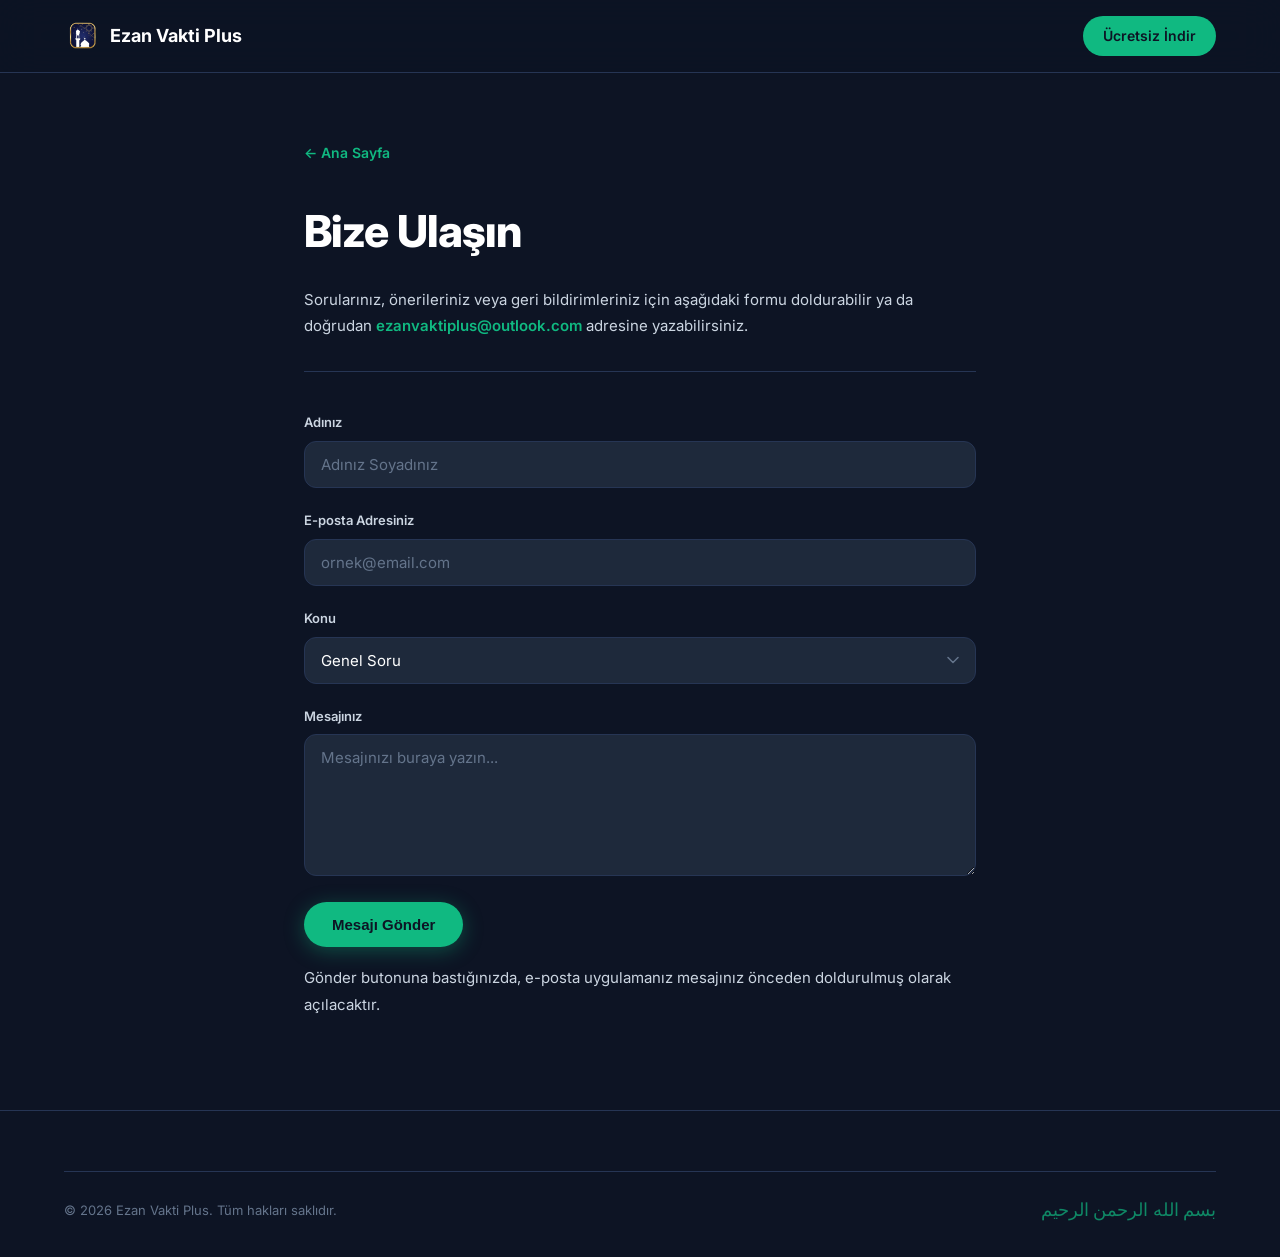
==== contact.html @ c2386f50 "feat: add contact form page, update contact email to outlook - New contact.html with mailto-based co" ====
<!DOCTYPE html>
<html lang="tr">
<head>
  <meta charset="UTF-8" />
  <meta name="viewport" content="width=device-width, initial-scale=1.0" />
  <title>Bize Ulaşın – Ezan Vakti Plus</title>
  <meta name="description" content="Ezan Vakti Plus ile iletişime geçin." />
  <link rel="stylesheet" href="style.css" />
  <link rel="stylesheet" href="legal.css" />
  <link rel="stylesheet" href="contact.css" />
  <link rel="preconnect" href="https://fonts.googleapis.com" />
  <link href="https://fonts.googleapis.com/css2?family=Inter:wght@300;400;500;600;700;800&display=swap" rel="stylesheet" />
</head>
<body>

  <nav class="nav scrolled" id="navbar">
    <div class="nav-inner">
      <a href="index.html" class="logo">
        <img src="app-icon.png" alt="Ezan Vakti Plus" class="logo-img" />
        <span class="logo-text">Ezan Vakti Plus</span>
      </a>
      <a href="index.html#indir" class="nav-cta">Ücretsiz İndir</a>
    </div>
  </nav>

  <main class="legal">
    <div class="container legal-container">
      <a href="index.html" class="legal-back">← Ana Sayfa</a>

      <h1 class="legal-title">Bize Ulaşın</h1>
      <p class="legal-intro">
        Sorularınız, önerileriniz veya geri bildirimleriniz için aşağıdaki
        formu doldurabilir ya da doğrudan
        <a href="mailto:ezanvaktiplus@outlook.com" class="legal-mail">ezanvaktiplus@outlook.com</a>
        adresine yazabilirsiniz.
      </p>

      <form id="contactForm" class="contact-form" novalidate>
        <div class="form-row">
          <label for="name">Adınız</label>
          <input type="text" id="name" name="name" placeholder="Adınız Soyadınız" required />
        </div>

        <div class="form-row">
          <label for="email">E-posta Adresiniz</label>
          <input type="email" id="email" name="email" placeholder="ornek@email.com" required />
        </div>

        <div class="form-row">
          <label for="subject">Konu</label>
          <select id="subject" name="subject">
            <option value="Genel Soru">Genel Soru</option>
            <option value="Geri Bildirim">Geri Bildirim</option>
            <option value="Hata Bildirimi">Hata Bildirimi</option>
            <option value="Özellik Önerisi">Özellik Önerisi</option>
          </select>
        </div>

        <div class="form-row">
          <label for="message">Mesajınız</label>
          <textarea id="message" name="message" rows="6" placeholder="Mesajınızı buraya yazın..." required></textarea>
        </div>

        <button type="submit" class="btn-primary contact-submit">
          Mesajı Gönder
        </button>

        <p class="contact-note">
          Gönder butonuna bastığınızda, e-posta uygulamanız mesajınız önceden
          doldurulmuş olarak açılacaktır.
        </p>
      </form>
    </div>
  </main>

  <footer class="footer">
    <div class="container">
      <div class="footer-bottom">
        <p>© 2026 Ezan Vakti Plus. Tüm hakları saklıdır.</p>
        <p class="footer-made">بسم الله الرحمن الرحيم</p>
      </div>
    </div>
  </footer>

  <script src="contact.js"></script>
</body>
</html>
---- style.css ----
/* =============================================
   EZAN VAKTİ AI – Landing Page Styles
   Theme: Deep Navy (#0D1424), Green (#10B981)
   ============================================= */

*, *::before, *::after { box-sizing: border-box; margin: 0; padding: 0; }

:root {
  --bg:        #0D1424;
  --bg2:       #0F172A;
  --card:      #1E293B;
  --card2:     #162032;
  --border:    #263554;
  --green:     #10B981;
  --green2:    #059669;
  --green-glow: rgba(16,185,129,.35);
  --white:     #FFFFFF;
  --text:      #CBD5E1;
  --muted:     #64748B;
  --font:      'Inter', system-ui, sans-serif;
  --radius:    16px;
  --radius-lg: 28px;
}

html { scroll-behavior: smooth; }

body {
  font-family: var(--font);
  background: var(--bg);
  color: var(--white);
  overflow-x: hidden;
  line-height: 1.6;
}

/* ── UTILS ── */
.container { max-width: 1200px; margin: 0 auto; padding: 0 24px; }

.gradient-text {
  background: linear-gradient(135deg, var(--green) 0%, #34D399 50%, #6EE7B7 100%);
  -webkit-background-clip: text;
  -webkit-text-fill-color: transparent;
  background-clip: text;
}

/* ── NAV ── */
.nav {
  position: fixed; top: 0; left: 0; right: 0; z-index: 100;
  padding: 16px 0;
  transition: background .3s, box-shadow .3s;
}
.nav.scrolled {
  background: rgba(13,20,36,.92);
  backdrop-filter: blur(20px);
  box-shadow: 0 1px 0 var(--border);
}
.nav-inner {
  max-width: 1200px; margin: 0 auto; padding: 0 24px;
  display: flex; align-items: center; justify-content: space-between;
}
.logo { display: flex; align-items: center; gap: 10px; text-decoration: none; }
.logo-icon { font-size: 22px; color: var(--green); }
.logo-text { font-size: 18px; font-weight: 700; color: var(--white); }
.logo-img {
  width: 36px; height: 36px; border-radius: 10px;
  object-fit: cover;
}
.nav-cta {
  background: var(--green); color: var(--bg);
  font-size: 14px; font-weight: 600;
  padding: 9px 20px; border-radius: 50px;
  text-decoration: none;
  transition: transform .2s, box-shadow .2s;
}
.nav-cta:hover { transform: translateY(-1px); box-shadow: 0 8px 24px var(--green-glow); }

/* ── ICON SHOWCASE ── */
.icon-showcase {
  padding: 60px 0 20px;
}
.icon-showcase-inner {
  display: flex; align-items: center; gap: 48px;
  background: var(--card); border: 1px solid var(--border);
  border-radius: var(--radius-lg); padding: 48px;
}
.app-icon-large {
  width: 140px; height: 140px; border-radius: 32px;
  box-shadow: 0 20px 60px rgba(0,0,0,.5), 0 0 0 1px var(--border);
  flex-shrink: 0;
}
.icon-showcase-text h2 {
  font-size: 28px; font-weight: 800; margin-bottom: 12px;
}
.icon-showcase-text p {
  font-size: 16px; color: var(--text); line-height: 1.7; margin-bottom: 24px; max-width: 480px;
}

.app-icon-download {
  width: 160px !important; height: 160px !important;
  border-radius: 36px !important;
  box-shadow: 0 20px 60px rgba(0,0,0,.5) !important;
}

@media (max-width: 700px) {
  .icon-showcase-inner { flex-direction: column; text-align: center; padding: 32px 24px; }
}

/* ── HERO ── */
.hero {
  min-height: 100vh;
  display: flex; align-items: center;
  position: relative; overflow: hidden;
  padding-top: 80px;
}
.hero-bg {
  position: absolute; inset: 0;
  background: radial-gradient(ellipse 80% 60% at 70% 40%, rgba(16,185,129,.08) 0%, transparent 60%),
              radial-gradient(ellipse 60% 50% at 10% 80%, rgba(16,185,129,.05) 0%, transparent 60%);
}
.star-field { position: absolute; inset: 0; }
.star { position: absolute; background: #fff; border-radius: 50%; animation: twinkle var(--dur, 3s) ease-in-out infinite; }
@keyframes twinkle {
  0%,100% { opacity: .2; transform: scale(1); }
  50%      { opacity: 1;  transform: scale(1.3); }
}
.mosque-silhouette {
  position: absolute; bottom: 0; left: 0; right: 0; height: 180px;
  background: url("data:image/svg+xml,%3Csvg xmlns='http://www.w3.org/2000/svg' viewBox='0 0 1200 180'%3E%3Cpath d='M0 180 L0 120 Q50 60 100 120 L100 80 Q110 30 120 80 L130 60 Q140 20 150 60 L160 80 Q170 30 180 80 L180 120 Q230 60 280 120 L280 180 L500 180 L500 130 Q530 70 560 40 Q590 20 620 10 Q650 20 680 40 Q710 70 740 130 L740 180 L900 180 L900 120 Q950 60 1000 120 L1000 80 Q1010 30 1020 80 L1030 60 Q1040 20 1050 60 L1060 80 Q1070 30 1080 80 L1080 120 Q1130 60 1200 120 L1200 180 Z' fill='%230F172A' opacity='0.9'/%3E%3C/svg%3E") bottom/cover no-repeat;
}

.hero-content {
  position: relative; z-index: 1;
  max-width: 1200px; margin: 0 auto; padding: 60px 24px;
  display: grid; grid-template-columns: 1fr 1fr; gap: 60px; align-items: center;
}

.hero-eyebrow {
  display: inline-flex; align-items: center; gap: 8px;
  font-size: 13px; font-weight: 500; color: var(--green);
  background: rgba(16,185,129,.1); border: 1px solid rgba(16,185,129,.25);
  padding: 6px 14px; border-radius: 50px;
  margin-bottom: 20px;
}
.dot { width: 6px; height: 6px; background: var(--green); border-radius: 50%; animation: pulse 2s infinite; }
@keyframes pulse { 0%,100%{box-shadow:0 0 0 0 rgba(16,185,129,.4)} 50%{box-shadow:0 0 0 6px transparent} }

.hero-title {
  font-size: clamp(48px, 7vw, 86px);
  font-weight: 800; line-height: 1.05;
  letter-spacing: -.03em;
  margin-bottom: 20px;
}

.hero-subtitle {
  font-size: 18px; color: var(--text); line-height: 1.7;
  max-width: 480px; margin-bottom: 36px;
}

.hero-actions { display: flex; gap: 14px; flex-wrap: wrap; margin-bottom: 48px; }

.btn-primary {
  display: inline-flex; align-items: center; gap: 10px;
  background: var(--green); color: var(--bg);
  font-size: 15px; font-weight: 700;
  padding: 14px 28px; border-radius: 50px;
  text-decoration: none;
  transition: transform .2s, box-shadow .2s;
  box-shadow: 0 4px 20px var(--green-glow);
}
.btn-primary:hover { transform: translateY(-2px); box-shadow: 0 12px 32px var(--green-glow); }

.btn-secondary {
  display: inline-flex; align-items: center; gap: 10px;
  background: transparent; color: var(--white);
  font-size: 15px; font-weight: 600;
  padding: 14px 28px; border-radius: 50px;
  text-decoration: none; border: 1px solid var(--border);
  transition: border-color .2s, background .2s;
}
.btn-secondary:hover { border-color: var(--green); background: rgba(16,185,129,.08); }

.hero-stats { display: flex; align-items: center; gap: 24px; }
.stat { text-align: center; }
.stat-num { display: block; font-size: 28px; font-weight: 800; color: var(--green); }
.stat-label { font-size: 12px; color: var(--muted); font-weight: 500; }
.stat-divider { width: 1px; height: 36px; background: var(--border); }

/* ── PHONE MOCKUP ── */
.hero-phone-wrap { position: relative; display: flex; justify-content: center; }
.phone-glow {
  position: absolute; top: 50%; left: 50%;
  transform: translate(-50%, -50%);
  width: 300px; height: 400px;
  background: radial-gradient(circle, var(--green-glow) 0%, transparent 70%);
  pointer-events: none;
}

.phone-mockup {
  width: 260px;
  /* 6.7" iPhone aspect ratio ≈ 19.5:9 → height = 260 × (19.5/9) ≈ 563px */
  min-height: 560px;
  background: #0F172A;
  border-radius: 44px;
  border: 2px solid var(--border);
  box-shadow:
    0 0 0 6px rgba(30,41,59,.6),
    0 30px 80px rgba(0,0,0,.6),
    inset 0 1px 0 rgba(255,255,255,.05);
  overflow: hidden;
  position: relative;
  display: flex; flex-direction: column;
  animation: float 4s ease-in-out infinite;
}
@keyframes float {
  0%,100%{ transform: translateY(0); }
  50%{ transform: translateY(-12px); }
}

.phone-notch {
  width: 90px; height: 24px;
  background: #0F172A; border-radius: 0 0 18px 18px;
  margin: 0 auto; position: relative; z-index: 2;
  border: 2px solid var(--border); border-top: none;
}
.phone-screen { padding: 12px 14px 0; flex: 1; overflow: hidden; }
.phone-home-bar {
  width: 100px; height: 5px; background: var(--muted);
  border-radius: 3px; margin: 14px auto 16px;
  flex-shrink: 0;
}

/* App screen inside phone */
.app-screen { font-size: 11px; display: flex; flex-direction: column; height: 100%; }
.app-header { display: flex; justify-content: space-between; color: var(--muted); margin-bottom: 16px; font-size: 10px; }
.app-next-vakit {
  text-align: center;
  background: linear-gradient(135deg, rgba(16,185,129,.15), rgba(16,185,129,.05));
  border: 1px solid rgba(16,185,129,.2);
  border-radius: 16px; padding: 18px 14px; margin-bottom: 16px;
}
.vakit-label { font-size: 9px; color: var(--muted); text-transform: uppercase; letter-spacing: .08em; }
.vakit-name { font-size: 20px; font-weight: 800; color: var(--green); margin: 4px 0; }
.vakit-countdown { font-size: 22px; font-weight: 700; color: var(--white); font-variant-numeric: tabular-nums; }

.app-vakit-list { display: flex; flex-direction: column; gap: 6px; margin-bottom: 14px; flex: 1; }
.vakit-row {
  display: flex; justify-content: space-between;
  padding: 8px 10px; border-radius: 10px;
  font-size: 11px; color: var(--text);
}
.vakit-row.active { background: rgba(16,185,129,.12); color: var(--green); font-weight: 600; }
.vakit-row.next { background: rgba(16,185,129,.06); color: var(--text); }

.app-ayet {
  font-size: 9px; color: var(--muted); text-align: center;
  border-top: 1px solid var(--border); padding-top: 12px; font-style: italic;
  padding-bottom: 6px; margin-top: auto;
}

/* ── SCROLL HINT ── */
.hero-scroll-hint {
  position: absolute; bottom: 30px; left: 50%; transform: translateX(-50%);
  display: flex; flex-direction: column; align-items: center; gap: 6px;
}
.scroll-arrow {
  color: var(--green); font-size: 20px;
  animation: bounce 2s ease-in-out infinite;
}
@keyframes bounce { 0%,100%{transform:translateY(0)} 50%{transform:translateY(8px)} }

/* ── FEATURES ── */
.features { padding: 100px 0; }

.section-header { text-align: center; margin-bottom: 64px; }
.section-eyebrow {
  display: inline-block;
  font-size: 12px; font-weight: 700; letter-spacing: .12em;
  text-transform: uppercase; color: var(--green);
  margin-bottom: 14px;
}
.section-title { font-size: clamp(32px, 5vw, 52px); font-weight: 800; letter-spacing: -.02em; margin-bottom: 16px; }
.section-subtitle { font-size: 18px; color: var(--text); max-width: 500px; margin: 0 auto; }

.features-grid {
  display: grid;
  grid-template-columns: repeat(4, 1fr);
  grid-auto-rows: auto;
  gap: 16px;
}

.feature-card {
  background: var(--card);
  border: 1px solid var(--border);
  border-radius: var(--radius);
  padding: 28px 24px;
  transition: transform .25s, border-color .25s, box-shadow .25s;
  cursor: default;
}
.feature-card:hover {
  transform: translateY(-4px);
  border-color: rgba(16,185,129,.4);
  box-shadow: 0 16px 40px rgba(0,0,0,.4), 0 0 0 1px rgba(16,185,129,.1);
}

.feature-card.feature-large { grid-column: span 2; }

.feature-icon-wrap {
  width: 48px; height: 48px;
  background: rgba(16,185,129,.12);
  border-radius: 14px;
  display: flex; align-items: center; justify-content: center;
  margin-bottom: 16px;
}
.feature-icon { font-size: 24px; }

.feature-card h3 { font-size: 17px; font-weight: 700; margin-bottom: 8px; }
.feature-card p { font-size: 14px; color: var(--text); line-height: 1.65; margin-bottom: 16px; }
.feature-tag {
  display: inline-block;
  font-size: 11px; font-weight: 600; color: var(--green);
  background: rgba(16,185,129,.1); border: 1px solid rgba(16,185,129,.2);
  padding: 3px 10px; border-radius: 50px;
}

/* ── SHOWCASE ── */
.showcase {
  padding: 100px 0;
  background: linear-gradient(180deg, var(--bg) 0%, var(--bg2) 50%, var(--bg) 100%);
  overflow: hidden;
}
.showcase-inner {
  display: grid; grid-template-columns: 1fr 1fr; gap: 80px; align-items: center;
}

.showcase-list { list-style: none; margin-top: 28px; display: flex; flex-direction: column; gap: 14px; }
.showcase-list li { display: flex; align-items: center; gap: 12px; font-size: 15px; color: var(--text); }
.check {
  width: 22px; height: 22px; background: rgba(16,185,129,.15); border-radius: 50%;
  display: flex; align-items: center; justify-content: center;
  color: var(--green); font-size: 12px; font-weight: 700; flex-shrink: 0;
}

.showcase-phones { position: relative; height: 480px; display: flex; justify-content: center; align-items: center; }

.phone-back {
  width: 220px; min-height: 476px; position: absolute; left: 0; top: 40px;
  transform: rotate(-6deg);
  z-index: 1;
  animation: float2 5s ease-in-out infinite;
}
.phone-front {
  width: 240px; min-height: 520px; position: absolute; right: 0; top: 20px;
  transform: rotate(4deg);
  z-index: 2;
  animation: float 4.5s ease-in-out infinite;
}
@keyframes float2 {
  0%,100%{ transform: rotate(-6deg) translateY(0); }
  50%{ transform: rotate(-6deg) translateY(-10px); }
}

.app-screen-alt { font-size: 11px; padding: 4px 0; }
.alt-header { font-size: 13px; font-weight: 700; text-align: center; margin-bottom: 14px; color: var(--green); }
.esma-list { display: flex; flex-direction: column; gap: 8px; }
.esma-item {
  display: flex; align-items: center; justify-content: space-between;
  background: var(--card2); border-radius: 10px; padding: 10px 12px;
  font-size: 11px;
}
.arabic { font-size: 16px; color: var(--green); font-family: serif; }

.app-screen-kible { font-size: 11px; padding: 4px 0; }
.compass-wrap {
  display: flex; flex-direction: column; align-items: center; gap: 12px;
  margin: 10px 0;
}
.compass {
  width: 100px; height: 100px;
  border: 2px solid var(--green); border-radius: 50%;
  position: relative; display: flex; align-items: center; justify-content: center;
  background: rgba(16,185,129,.05);
}
.compass-needle { position: relative; width: 8px; height: 80px; }
.needle-up { position: absolute; top: 0; left: 50%; transform: translateX(-50%); width: 0; height: 0; border-left: 4px solid transparent; border-right: 4px solid transparent; border-bottom: 40px solid var(--green); }
.needle-down { position: absolute; bottom: 0; left: 50%; transform: translateX(-50%); width: 0; height: 0; border-left: 4px solid transparent; border-right: 4px solid transparent; border-top: 40px solid var(--muted); }
.compass-label { position: absolute; top: 6px; font-size: 10px; font-weight: 700; color: var(--green); }
.compass-kabe { font-size: 28px; }
.compass-deg { font-size: 11px; color: var(--muted); }

/* ── DOWNLOAD ── */
.download {
  padding: 100px 0;
  position: relative; overflow: hidden;
}
.download-glow {
  position: absolute; top: 50%; left: 50%; transform: translate(-50%,-50%);
  width: 600px; height: 400px;
  background: radial-gradient(ellipse, rgba(16,185,129,.12) 0%, transparent 70%);
  pointer-events: none;
}
.download-inner {
  background: var(--card);
  border: 1px solid var(--border);
  border-radius: 32px;
  padding: 64px;
  display: grid; grid-template-columns: 1fr auto; gap: 48px; align-items: center;
  position: relative; overflow: hidden;
}
.download-inner::before {
  content: '';
  position: absolute; top: 0; left: 0; right: 0; height: 2px;
  background: linear-gradient(90deg, transparent, var(--green), transparent);
}
.download-text h2 { font-size: clamp(32px, 4vw, 48px); font-weight: 800; letter-spacing: -.02em; margin-bottom: 12px; }
.download-text p { font-size: 17px; color: var(--text); margin-bottom: 32px; }

.download-badges { display: flex; flex-direction: column; gap: 12px; }
.store-badge {
  display: inline-flex; align-items: center; gap: 14px;
  padding: 14px 24px; border-radius: 16px;
  text-decoration: none; transition: transform .2s, box-shadow .2s;
  background: var(--white); color: var(--bg);
  min-width: 200px;
}
.store-badge:hover { transform: translateY(-2px); box-shadow: 0 12px 32px rgba(0,0,0,.3); }
.badge-sub { font-size: 11px; font-weight: 500; opacity: .7; }
.badge-main { font-size: 16px; font-weight: 700; }

.kaaba-img {
  width: 200px; height: 200px; object-fit: cover;
  border-radius: 24px;
  border: 2px solid var(--border);
}
.kaaba-fallback {
  width: 200px; height: 200px;
  background: linear-gradient(135deg, rgba(16,185,129,.15), rgba(16,185,129,.05));
  border: 2px solid rgba(16,185,129,.2);
  border-radius: 24px;
  display: none; align-items: center; justify-content: center;
  font-size: 80px;
}

/* ── FOOTER ── */
.footer {
  border-top: 1px solid var(--border);
  padding: 60px 0 32px;
}
.footer-inner {
  display: flex; justify-content: space-between; gap: 48px;
  margin-bottom: 48px;
  flex-wrap: wrap;
}
.footer-brand p { color: var(--muted); font-size: 14px; margin-top: 12px; max-width: 240px; }
.footer-links { display: flex; gap: 64px; }
.footer-col { display: flex; flex-direction: column; gap: 12px; }
.footer-col h4 { font-size: 13px; font-weight: 700; color: var(--white); margin-bottom: 4px; }
.footer-col a { font-size: 14px; color: var(--muted); text-decoration: none; transition: color .2s; }
.footer-col a:hover { color: var(--green); }

.footer-bottom {
  border-top: 1px solid var(--border); padding-top: 24px;
  display: flex; justify-content: space-between; align-items: center;
  font-size: 13px; color: var(--muted);
}
.footer-made { font-size: 18px; font-family: serif; color: var(--green); opacity: .7; }

/* ── RESPONSIVE ── */
@media (max-width: 900px) {
  .hero-content { grid-template-columns: 1fr; text-align: center; gap: 48px; }
  .hero-subtitle { max-width: 100%; }
  .hero-actions { justify-content: center; }
  .hero-stats { justify-content: center; }
  .hero-phone-wrap { order: -1; }

  .features-grid { grid-template-columns: repeat(2, 1fr); }
  .feature-card.feature-large { grid-column: span 2; }

  .showcase-inner { grid-template-columns: 1fr; gap: 48px; }
  .showcase-phones { display: none; }

  .download-inner { grid-template-columns: 1fr; text-align: center; padding: 40px 28px; }
  .kaaba-img, .kaaba-fallback { display: none; }
  .download-badges { align-items: center; }

  .footer-inner { flex-direction: column; }
  .footer-bottom { flex-direction: column; gap: 8px; text-align: center; }
}

@media (max-width: 600px) {
  .features-grid { grid-template-columns: 1fr; }
  .feature-card.feature-large { grid-column: span 1; }
  .footer-links { flex-direction: column; gap: 32px; }
}
---- legal.css ----
/* ── LEGAL PAGES (Privacy / Terms) ── */

.legal {
  padding: 140px 0 80px;
  min-height: 100vh;
}

.legal-container {
  max-width: 720px;
}

.legal-back {
  display: inline-block;
  font-size: 14px; font-weight: 600; color: var(--green);
  text-decoration: none;
  margin-bottom: 32px;
  transition: opacity .2s;
}
.legal-back:hover { opacity: .8; }

.legal-title {
  font-size: clamp(32px, 5vw, 44px);
  font-weight: 800; letter-spacing: -.02em;
  margin-bottom: 20px;
}

.legal-intro {
  font-size: 16px; color: var(--text); line-height: 1.7;
  margin-bottom: 40px;
  padding-bottom: 32px;
  border-bottom: 1px solid var(--border);
}

.legal h2 {
  font-size: 19px; font-weight: 700; color: var(--green);
  margin: 36px 0 12px;
}

.legal p {
  font-size: 15px; color: var(--text); line-height: 1.75;
  margin-bottom: 12px;
}

.legal strong { color: var(--white); font-weight: 600; }

.legal-mail {
  color: var(--green); text-decoration: none; font-weight: 600;
}
.legal-mail:hover { text-decoration: underline; }

.legal-updated {
  margin-top: 48px;
  padding-top: 24px;
  border-top: 1px solid var(--border);
  font-size: 13px; color: var(--muted); font-style: italic;
}

@media (max-width: 600px) {
  .legal { padding: 120px 0 60px; }
}
---- contact.css ----
/* ── CONTACT FORM ── */

.contact-form {
  margin-top: 40px;
  display: flex;
  flex-direction: column;
  gap: 22px;
}

.form-row {
  display: flex;
  flex-direction: column;
  gap: 8px;
}

.form-row label {
  font-size: 13px;
  font-weight: 600;
  color: var(--text);
}

.form-row input,
.form-row select,
.form-row textarea {
  background: var(--card);
  border: 1px solid var(--border);
  border-radius: 12px;
  padding: 13px 16px;
  font-size: 15px;
  font-family: var(--font);
  color: var(--white);
  outline: none;
  transition: border-color .2s, box-shadow .2s;
  resize: vertical;
}

.form-row input::placeholder,
.form-row textarea::placeholder {
  color: var(--muted);
}

.form-row input:focus,
.form-row select:focus,
.form-row textarea:focus {
  border-color: var(--green);
  box-shadow: 0 0 0 3px var(--green-glow);
}

.form-row select {
  appearance: none;
  background-image: url("data:image/svg+xml,%3Csvg xmlns='http://www.w3.org/2000/svg' width='12' height='8' viewBox='0 0 12 8' fill='none'%3E%3Cpath d='M1 1.5L6 6.5L11 1.5' stroke='%2364748B' stroke-width='1.5' stroke-linecap='round' stroke-linejoin='round'/%3E%3C/svg%3E");
  background-repeat: no-repeat;
  background-position: right 16px center;
  cursor: pointer;
}

.contact-submit {
  border: none;
  cursor: pointer;
  width: fit-content;
  margin-top: 4px;
}

.contact-note {
  font-size: 12.5px;
  color: var(--muted);
  margin-top: -4px;
}

@media (max-width: 600px) {
  .contact-submit { width: 100%; justify-content: center; }
}
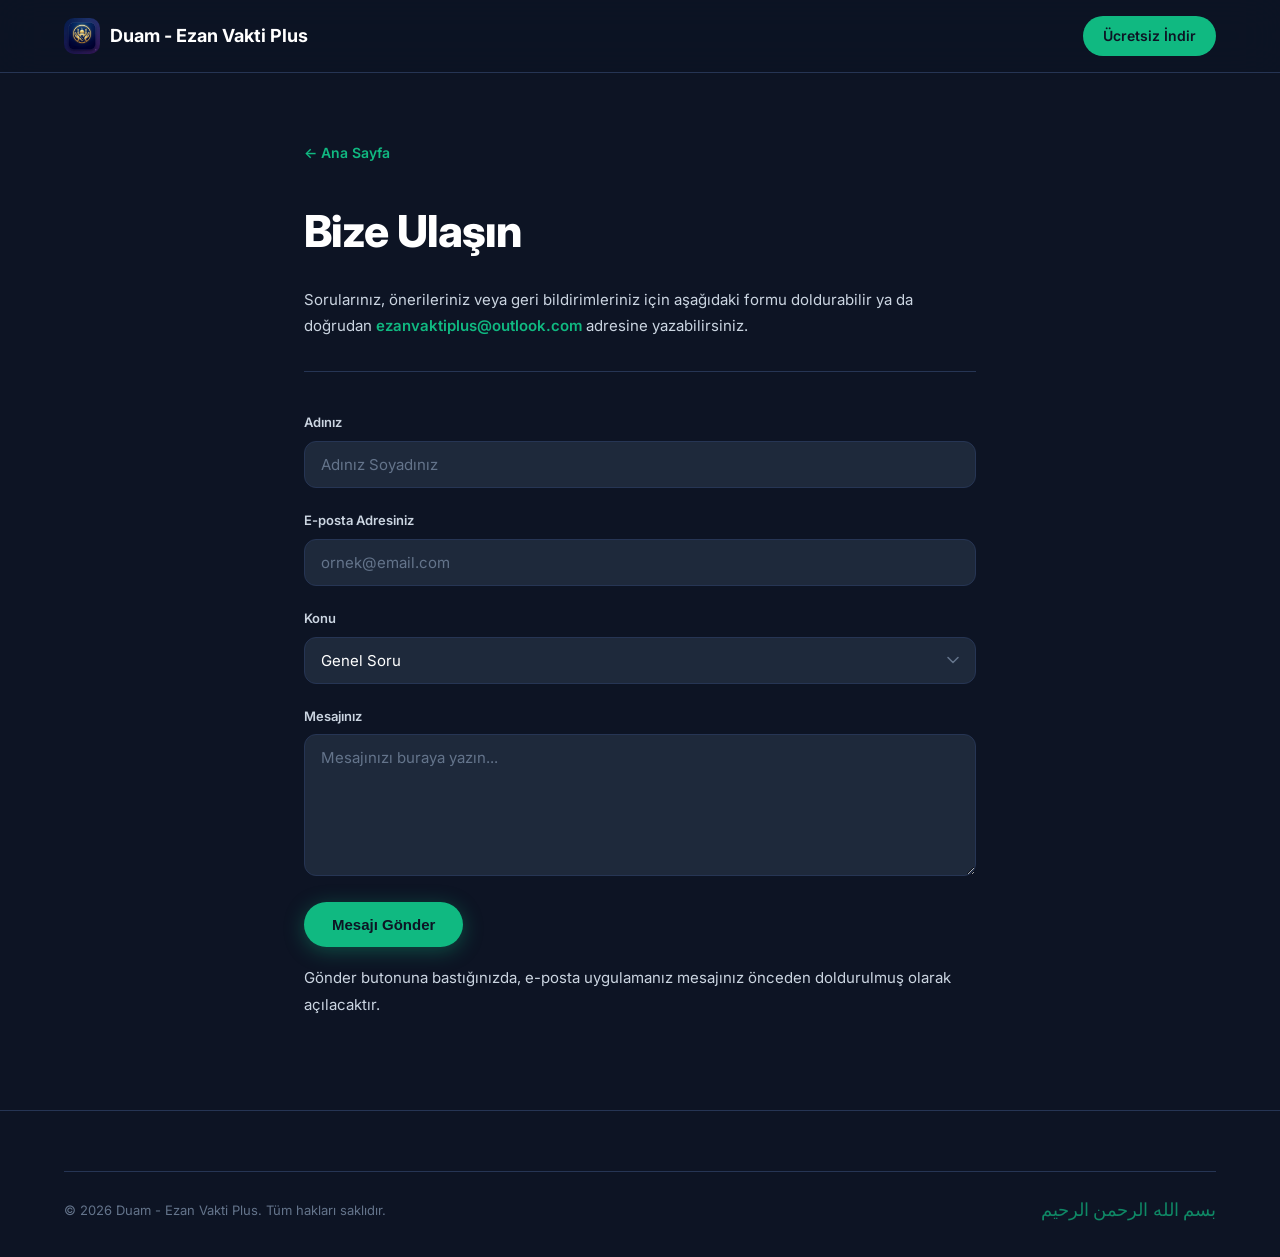
==== commit 277d2df3: "rebrand: update site to "Duam - Ezan Vakti Plus" with new app icon - New app icon (mosque + praying " ====
--- a/contact.html
+++ b/contact.html
@@ -3,8 +3,8 @@
 <head>
   <meta charset="UTF-8" />
   <meta name="viewport" content="width=device-width, initial-scale=1.0" />
-  <title>Bize Ulaşın – Ezan Vakti Plus</title>
-  <meta name="description" content="Ezan Vakti Plus ile iletişime geçin." />
+  <title>Bize Ulaşın – Duam - Ezan Vakti Plus</title>
+  <meta name="description" content="Duam - Ezan Vakti Plus ile iletişime geçin." />
   <link rel="stylesheet" href="style.css" />
   <link rel="stylesheet" href="legal.css" />
   <link rel="stylesheet" href="contact.css" />
@@ -16,8 +16,8 @@
   <nav class="nav scrolled" id="navbar">
     <div class="nav-inner">
       <a href="index.html" class="logo">
-        <img src="app-icon.png" alt="Ezan Vakti Plus" class="logo-img" />
-        <span class="logo-text">Ezan Vakti Plus</span>
+        <img src="app-icon.png" alt="Duam - Ezan Vakti Plus" class="logo-img" />
+        <span class="logo-text">Duam - Ezan Vakti Plus</span>
       </a>
       <a href="index.html#indir" class="nav-cta">Ücretsiz İndir</a>
     </div>
@@ -76,7 +76,7 @@
   <footer class="footer">
     <div class="container">
       <div class="footer-bottom">
-        <p>© 2026 Ezan Vakti Plus. Tüm hakları saklıdır.</p>
+        <p>© 2026 Duam - Ezan Vakti Plus. Tüm hakları saklıdır.</p>
         <p class="footer-made">بسم الله الرحمن الرحيم</p>
       </div>
     </div>
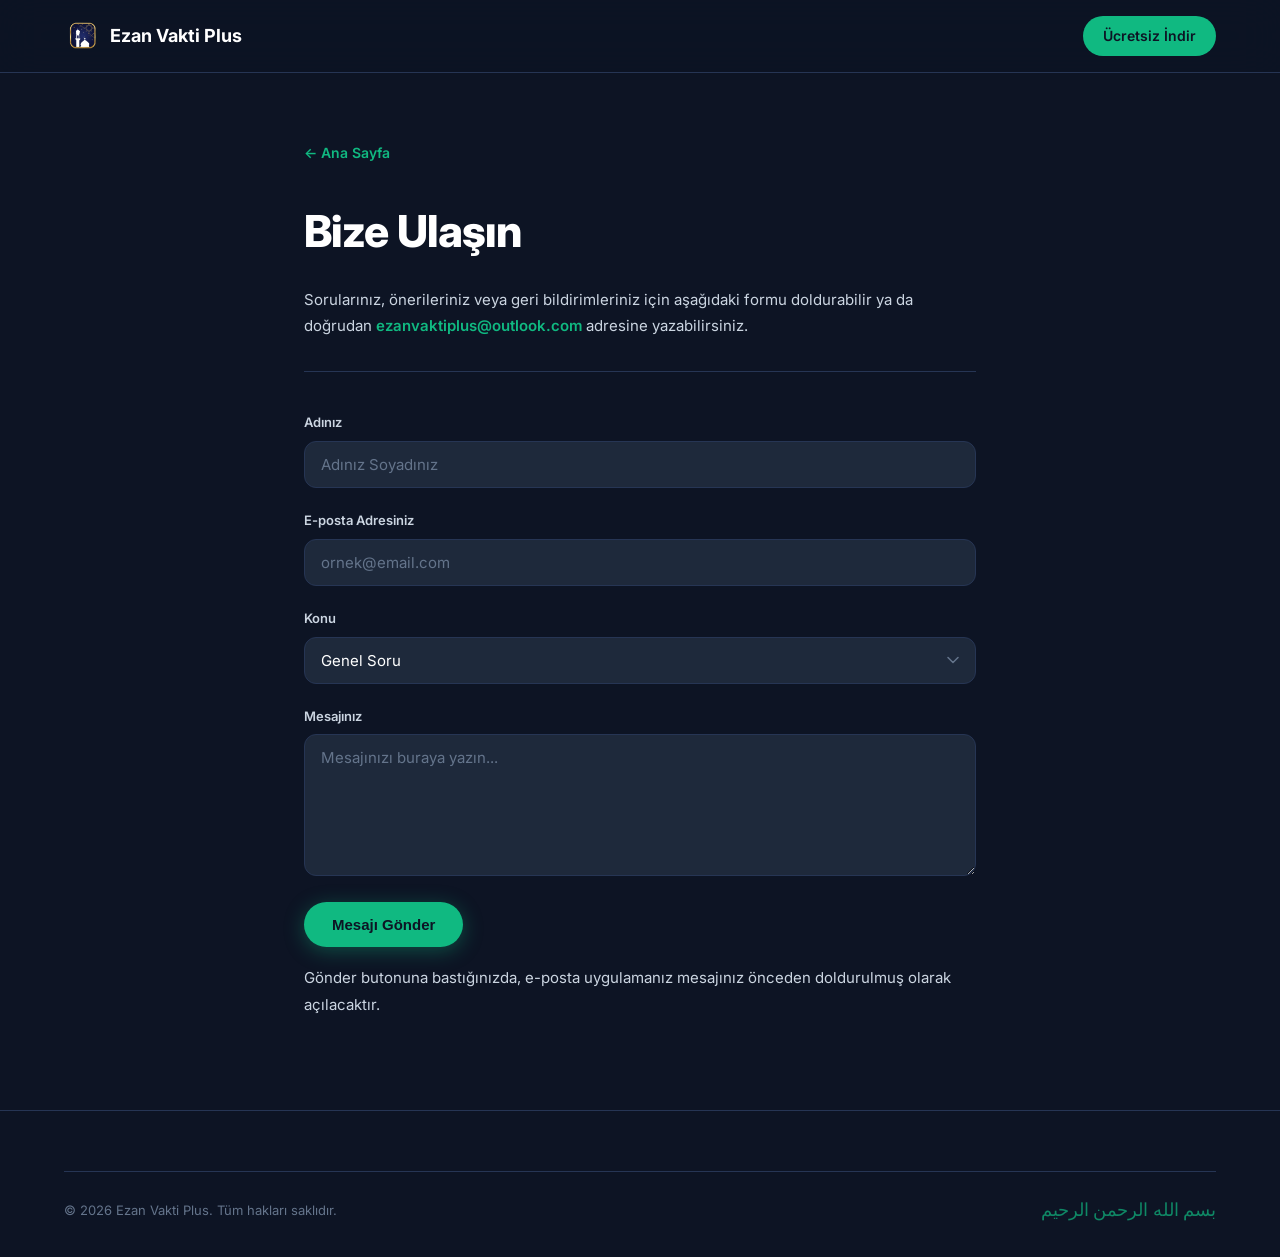
==== commit 3fb2d2ba: "Revert "rebrand: update site to "Duam - Ezan Vakti Plus" with new app icon" This reverts commit 277d" ====
--- a/contact.html
+++ b/contact.html
@@ -3,8 +3,8 @@
 <head>
   <meta charset="UTF-8" />
   <meta name="viewport" content="width=device-width, initial-scale=1.0" />
-  <title>Bize Ulaşın – Duam - Ezan Vakti Plus</title>
-  <meta name="description" content="Duam - Ezan Vakti Plus ile iletişime geçin." />
+  <title>Bize Ulaşın – Ezan Vakti Plus</title>
+  <meta name="description" content="Ezan Vakti Plus ile iletişime geçin." />
   <link rel="stylesheet" href="style.css" />
   <link rel="stylesheet" href="legal.css" />
   <link rel="stylesheet" href="contact.css" />
@@ -16,8 +16,8 @@
   <nav class="nav scrolled" id="navbar">
     <div class="nav-inner">
       <a href="index.html" class="logo">
-        <img src="app-icon.png" alt="Duam - Ezan Vakti Plus" class="logo-img" />
-        <span class="logo-text">Duam - Ezan Vakti Plus</span>
+        <img src="app-icon.png" alt="Ezan Vakti Plus" class="logo-img" />
+        <span class="logo-text">Ezan Vakti Plus</span>
       </a>
       <a href="index.html#indir" class="nav-cta">Ücretsiz İndir</a>
     </div>
@@ -76,7 +76,7 @@
   <footer class="footer">
     <div class="container">
       <div class="footer-bottom">
-        <p>© 2026 Duam - Ezan Vakti Plus. Tüm hakları saklıdır.</p>
+        <p>© 2026 Ezan Vakti Plus. Tüm hakları saklıdır.</p>
         <p class="footer-made">بسم الله الرحمن الرحيم</p>
       </div>
     </div>
